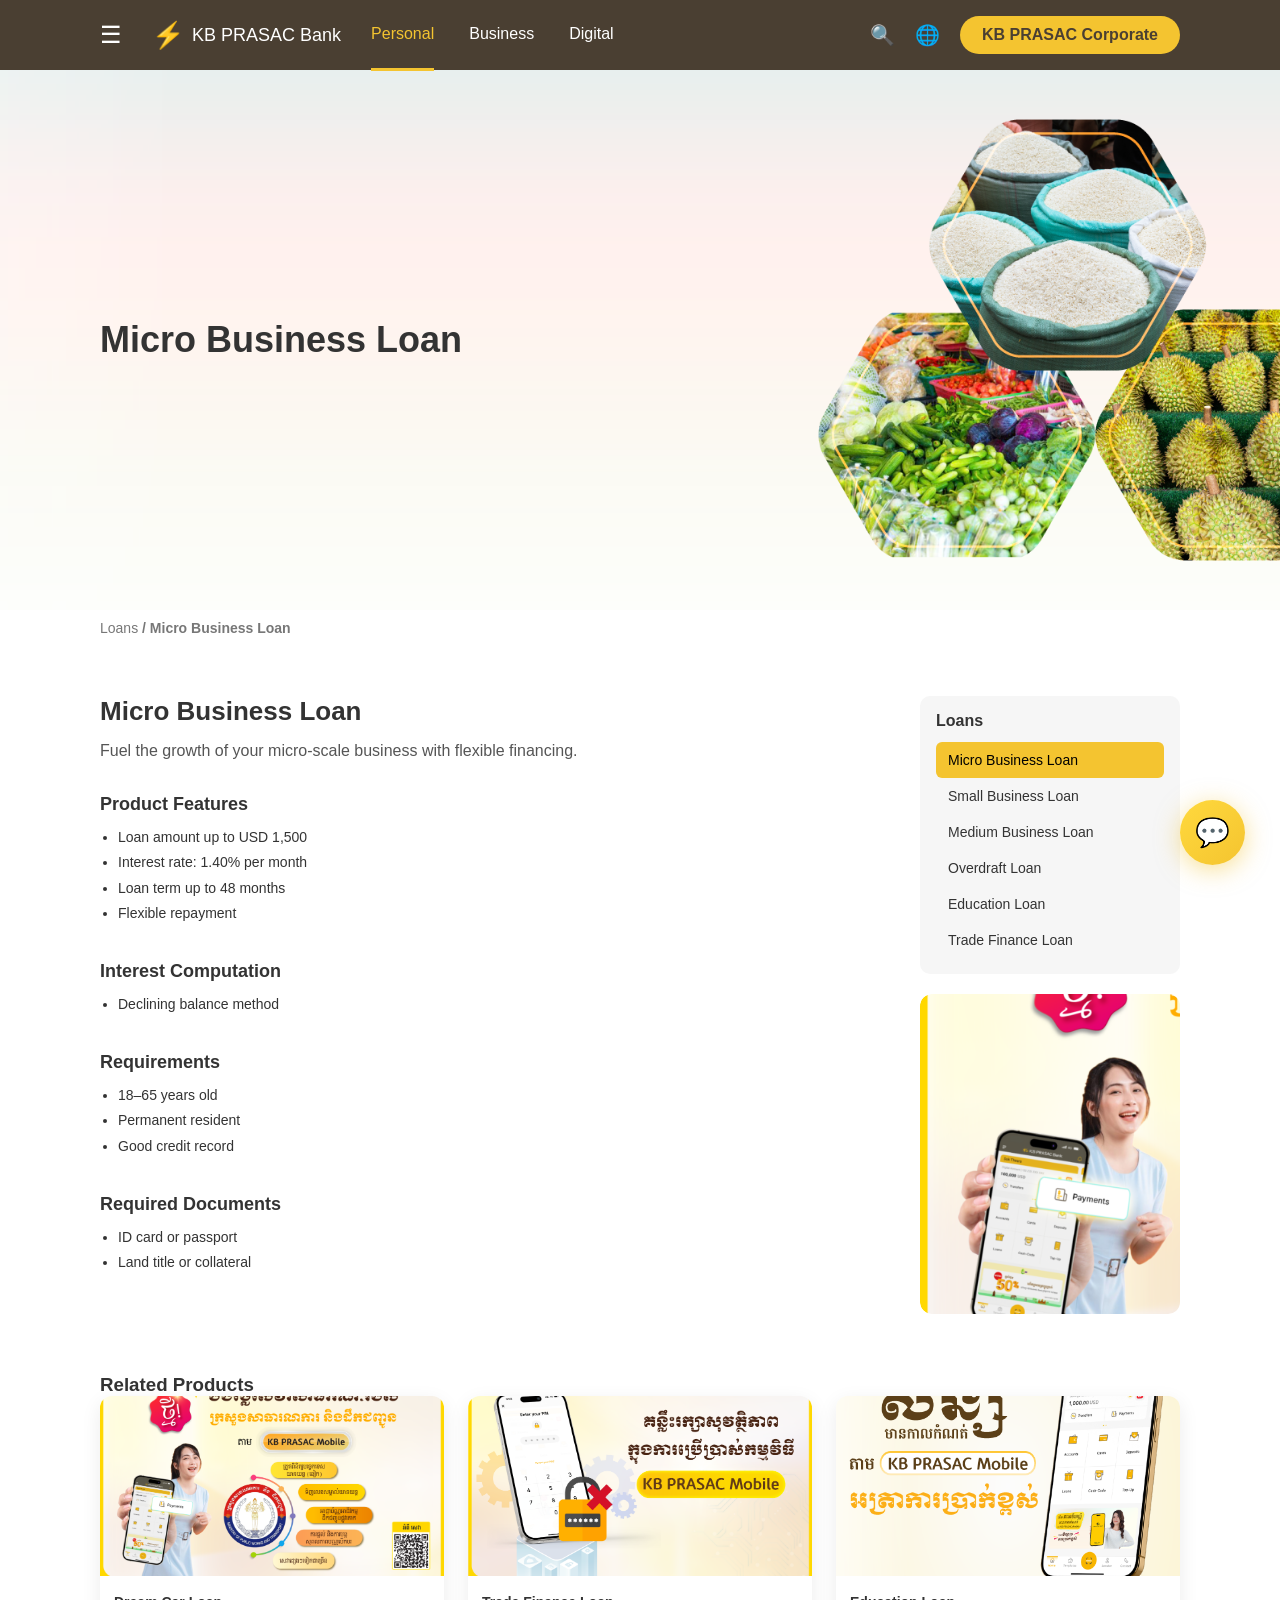
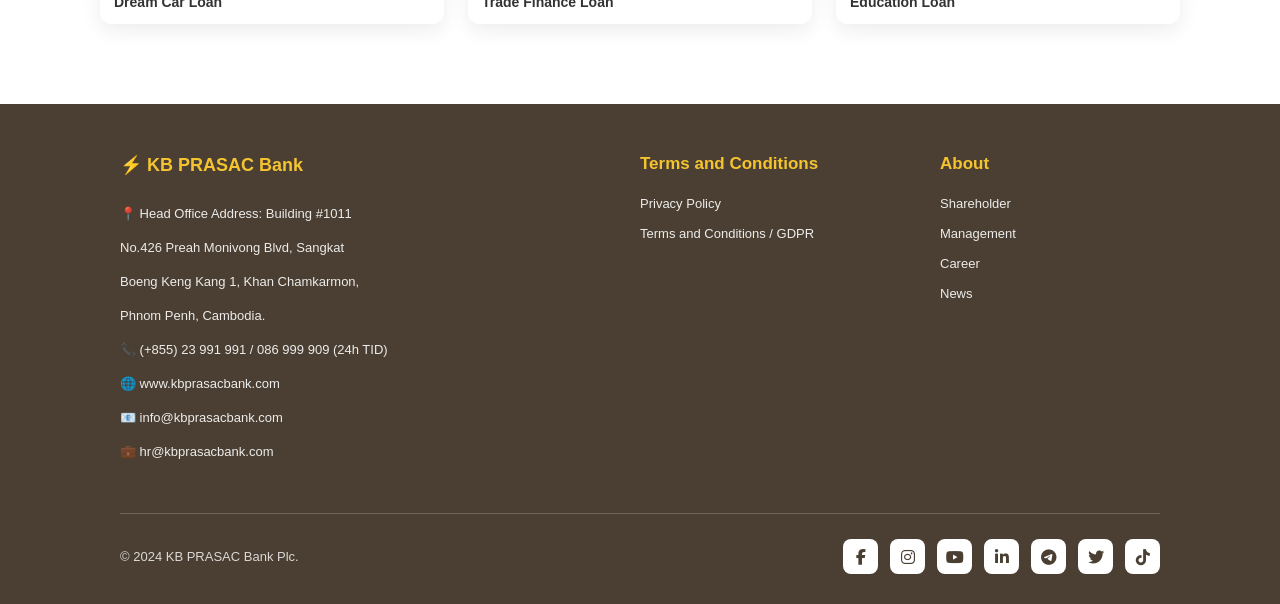
==== pages/deposits/willchangename.html @ e8ccaf41 "first" ====
<!DOCTYPE html>
<html lang="en">

<head>
    <meta charset="UTF-8">
    <meta name="viewport" content="width=device-width, initial-scale=1.0">
    <title>Micro Business Loan</title>
    <link href="https://fonts.googleapis.com/css2?family=Hanuman:wght@400;700&display=swap" rel="stylesheet">
    <link rel="stylesheet" href="https://cdnjs.cloudflare.com/ajax/libs/font-awesome/6.5.1/css/all.min.css" />
    <link rel="stylesheet" href="../../css/style.css">
    <link rel="stylesheet" href="../../css/repeat-style.css">

</head>

<body>
    <!-- OVERLAY -->
    <div id="menuOverlay" class="menu-overlay"></div>

    <!-- SIDEBAR -->
    <aside id="sidebar" class="sidebar">
        <div class="sidebar-header">
            <span class="sidebar-logo">KB PRASAC Bank</span>
            <button id="menuClose" class="close-btn">✕</button>
        </div>

        <ul class="sidebar-menu">
            <li class="menu-item">
                <span>Bank Overview</span>
                <span class="plus">+</span>
            </li>
            <li class="menu-item">
                <span>Support</span>
                <span class="plus">+</span>
            </li>
            <li class="menu-item">
                <span>Media</span>
                <span class="plus">+</span>
            </li>
            <li class="menu-item">
                <span>Career</span>
                <span class="plus">+</span>
            </li>
            <li class="menu-item">
                <span>Investor Relations</span>
                <span class="plus">+</span>
            </li>
            <li class="menu-item">
                <span>ESG Management</span>
            </li>
        </ul>

        <div class="sidebar-footer">
            <p>Follow Us:</p>
            <div class="social-icons">
                <span>📘</span>
                <span>📸</span>
                <span>🎵</span>
                <span>❌</span>
                <span>💼</span>
                <span>▶️</span>
                <span>✈️</span>
            </div>
        </div>
    </aside>

    <div id="menuOverlay" class="menu-overlay"></div>

    <header class="header">
        <div class="container header-inner">

            <!-- LEFT -->
            <div class="nav-left">
                <!-- HAMBURGER -->
                <button id="menuToggle" class="menu-toggle">☰</button>

                <a class="logo" href="/">
                    <span class="logo-icon">⚡</span>
                    KB PRASAC Bank
                </a>
                <nav class="mobile-nav">
                    <a href="#">Personal</a>a
                    <a href="#">Business</a>
                    <a href="#">Digital</a>
                    <a href="#">About Us</a>
                    <a href="#">Contact</a>
                </nav>

                <ul class="nav-menu">
                    <li class="nav-item has-mega">
                        <a href="#" class="nav-link active">Personal</a>

                        <!-- MEGA MENU -->
                        <div class="mega-menu">
                            <div class="mega-grid">

                                <div class="mega-col">
                                    <h4>Loans</h4>
                                    <a href="../loans/micro-business-loan.html">Micro Business Loan</a>
                                    <a href="#">Small Business Loan</a>
                                    <a href="#">Medium Business Loan</a>
                                    <a href="#">Overdraft Loan</a>
                                    <a href="#">Trade Finance Loan</a>
                                </div>

                                <div class="mega-col">
                                    <h4>Deposits</h4>
                                    <a href="../deposits/willchangename.html">Current Account</a>
                                    <a href="#">Premium Current Account</a>
                                    <a href="#">Savings Account</a>
                                    <a href="#">Unfixed Deposit Account</a>
                                    <a href="#">Term Deposit Account</a>
                                    <a href="#">Merchant Savings Account</a>
                                </div>

                                <div class="mega-col">
                                    <h4>Self-Banking</h4>
                                    <a href="../self-banking/willchangename.html">KB PRASAC Mobile</a>
                                    <a href="#">Digital Account</a>
                                    <a href="#">Term Deposit Account</a>
                                    <a href="#">ATM</a>
                                    <a href="#">Deposit Machine</a>
                                    <a href="#">Bill Payments</a>
                                    <a href="#">Interbank Fund Transfer</a>
                                </div>

                                <div class="mega-col">
                                    <h4>Services</h4>
                                    <a href="../digital/willchangename.html">Bill Payments</a>
                                    <a href="#">International Fund Transfer</a>
                                    <a href="#">Interbank Fund Transfer</a>
                                    <a href="#">Cash-Code</a>
                                    <a href="#">Foreign Exchange</a>
                                    <a href="#">Standing Instruction</a>
                                    <a href="#">Payroll Service</a>
                                </div>

                            </div>
                        </div>
                    </li>

                    <!-- BUSINESS -->
                    <li class="nav-item has-mega">
                        <a href="#" class="nav-link">Business</a>

                        <div class="mega-menu">
                            <div class="mega-grid">

                                <div class="mega-col">
                                    <h4>Loans</h4>
                                    <a href="../loans/micro-business-loan.html">Micro Business Loan</a>
                                    <a href="#">Small Business Loan</a>
                                    <a href="#">Medium Business Loan</a>
                                    <a href="#">Overdraft Loan</a>
                                    <a href="#">Trade Finance Loan</a>
                                </div>

                                <div class="mega-col">
                                    <h4>Deposits</h4>
                                    <a href="../deposits/willchangename.html">Current Account</a>
                                    <a href="#">Premium Current Account</a>
                                    <a href="#">Savings Account</a>
                                    <a href="#">Unfixed Deposit Account</a>
                                    <a href="#">Term Deposit Account</a>
                                    <a href="#">Merchant Savings Account</a>
                                </div>

                                <div class="mega-col">
                                    <h4>Business Services</h4>
                                    <a href="../digital/willchangename.html">Payroll Service</a>
                                    <a href="#">Cash Management</a>
                                    <a href="#">Bank Confirmation</a>
                                    <a href="#">Standing Instruction</a>
                                    <a href="#">Foreign Exchange</a>
                                </div>

                                <div class="mega-col">
                                    <h4>Trade Finance</h4>
                                    <a href="../self-banking/willchangename.html">KB PRASAC Mobile</a>
                                    <a href="#">Import Finance</a>
                                    <a href="#">Export Finance</a>
                                    <a href="#">Guarantees</a>
                                    <a href="#">LC Services</a>
                                </div>
                            </div>
                        </div>
                    </li>

                    <!-- DIGITAL -->
                    <li class="nav-item has-mega">
                        <a href="#" class="nav-link">Digital</a>

                        <div class="mega-menu">
                            <div class="mega-grid">

                                <div class="mega-col">
                                    <h4>Digital Banking</h4>
                                    <a href="../digital/willchangename.html">KB PRASAC Mobile</a>
                                    <a href="#">KB PRASAC Corporate</a>
                                    <a href="#">Digital Account</a>
                                </div>

                                <div class="mega-col">
                                    <h4>Self-Service</h4>
                                    <a href="../digital/willchangename.html">AMT</a>
                                    <a href="#">Deposit Machine</a>
                                    <a href="#">Cash-Code</a>
                                    <a href="#">CSS</a>
                                </div>

                                <div class="mega-col">
                                    <h4>Payments</h4>
                                    <a href="../digital/willchangename.html">Bill Payments</a>
                                    <a href="#">Interbank Fund Transfer</a>
                                    <a href="#">International Fund Transfer</a>
                                    <a href="#">Phone Top Up</a>
                                </div>

                                <div class="mega-col">
                                    <h4>Other Services</h4>
                                    <a href="../digital/willchangename.html">QR Payment</a>
                                    <a href="#">Tax Payment</a>
                                    <a href="#">Merchant Services</a>
                                </div>

                            </div>
                        </div>
                    </li>
                </ul>
            </div>

            <!-- RIGHT -->
            <div class="nav-right">
                <span class="icon">🔍</span>
                <span class="icon">🌐</span>
                <a href="#" class="kb-btn">KB PRASAC Corporate</a>
            </div>

        </div>
    </header>


    <section class="loan-hero">
        <div class="container loan-hero-wrap">
            <div class="loan-hero-text">
                <h1>Micro Business Loan</h1>
            </div>
        </div>
    </section>


    <div class="container">
        <p class="breadcrumb">Loans <strong>/ Micro Business Loan</strong></p>
    </div>
    <section class="loan-page container">
        <!-- LEFT -->
        <div class="loan-content">
            <h2>Micro Business Loan</h2>
            <p class="loan-desc">
                Fuel the growth of your micro-scale business with flexible financing.
            </p>

            <div class="loan-block">
                <h3>Product Features</h3>
                <ul>
                    <li>Loan amount up to USD 1,500</li>
                    <li>Interest rate: 1.40% per month</li>
                    <li>Loan term up to 48 months</li>
                    <li>Flexible repayment</li>
                </ul>
            </div>

            <div class="loan-block">
                <h3>Interest Computation</h3>
                <ul>
                    <li>Declining balance method</li>
                </ul>
            </div>

            <div class="loan-block">
                <h3>Requirements</h3>
                <ul>
                    <li>18–65 years old</li>
                    <li>Permanent resident</li>
                    <li>Good credit record</li>
                </ul>
            </div>

            <div class="loan-block">
                <h3>Required Documents</h3>
                <ul>
                    <li>ID card or passport</li>
                    <li>Land title or collateral</li>
                </ul>
            </div>
        </div>

        <!-- RIGHT -->
        <aside class="loan-sidebar">
            <div class="loan-nav">
                <h4>Loans</h4>
                <a class="active">Micro Business Loan</a>
                <a>Small Business Loan</a>
                <a>Medium Business Loan</a>
                <a>Overdraft Loan</a>
                <a>Education Loan</a>
                <a>Trade Finance Loan</a>
            </div>

            <div class="loan-promo">
                <div class="promo-slider">
                    
                    <img src="../../assets/news2.png" alt="">
                    <img src="../../assets/news1.png" alt="">
                    <img src="../../assets/news3.png" alt="">
                </div>
            </div>

        </aside>
    </section>

    <section class="related-loans container">
        <h3>Related Products</h3>

        <div class="related-grid">
            <div class="related-card">
                <img src="../../assets/news2.png">
                <p>Dream Car Loan</p>
            </div>
            <div class="related-card">
                <img src="../../assets/news3.png">
                <p>Trade Finance Loan</p>
            </div>
            <div class="related-card">
                <img src="../../assets/news1.png">
                <p>Education Loan</p>
            </div>
        </div>
    </section>

    <!-- Footer -->
    <footer class="footer">
        <div class="container">
            <div class="footer-content">
                <div class="footer-info">
                    <div class="footer-logo">⚡ KB PRASAC Bank</div>
                    <p>📍 Head Office Address: Building #1011</p>
                    <p>No.426 Preah Monivong Blvd, Sangkat</p>
                    <p>Boeng Keng Kang 1, Khan Chamkarmon,</p>
                    <p>Phnom Penh, Cambodia.</p>
                    <p>📞 (+855) 23 991 991 / 086 999 909 (24h TID)</p>
                    <p>🌐 www.kbprasacbank.com</p>
                    <p>📧 info@kbprasacbank.com</p>
                    <p>💼 hr@kbprasacbank.com</p>
                </div>
                <div class="footer-section">
                    <h4>Terms and Conditions</h4>
                    <ul>
                        <li><a href="#">Privacy Policy</a></li>
                        <li><a href="#">Terms and Conditions / GDPR</a></li>
                    </ul>
                </div>
                <div class="footer-section">
                    <h4>About</h4>
                    <ul>
                        <li><a href="#">Shareholder</a></li>
                        <li><a href="#">Management</a></li>
                        <li><a href="#">Career</a></li>
                        <li><a href="#">News</a></li>
                    </ul>
                </div>
            </div>
            <div class="footer-bottom">
                <p>© 2024 KB PRASAC Bank Plc.</p>

                <div class="social-icons">
                    <a href="#" class="social-icon"><i class="fab fa-facebook-f"></i></a>
                    <a href="#" class="social-icon"><i class="fab fa-instagram"></i></a>
                    <a href="#" class="social-icon"><i class="fab fa-youtube"></i></a>
                    <a href="#" class="social-icon"><i class="fab fa-linkedin-in"></i></a>
                    <a href="#" class="social-icon"><i class="fab fa-telegram-plane"></i></a>
                    <a href="#" class="social-icon"><i class="fab fa-twitter"></i></a>
                    <a href="#" class="social-icon"><i class="fab fa-tiktok"></i></a>
                </div>
            </div>
        </div>
    </footer>

    <!-- Chat Button -->
    <div class="chat-button"></div>
    <script src="../../js/main.js"></script>

</body>

</html>
---- css/style.css ----
:root {
    --bs-font-sans-serif: sans-serif;
    --bs-font-monospace: monospace;
}

* {
    margin: 0;
    padding: 0;
    box-sizing: border-box;
    font-family: var(--bs-font-sans-serif);

}

body {
    font-family: var(--bs-font-sans-serif);
    color: #333;
    overflow-x: hidden;
}

.container {
    width: 100%;
    max-width: 1200px;
    margin: 0 auto;
    padding-left: 60px;
    padding-right: 60px;
}

/* Tablet */
@media (max-width: 992px) {
    .container {
        padding-left: 40px;
        padding-right: 40px;
    }
}

/* Mobile */
@media (max-width: 768px) {
    .container {
        padding-left: 20px;
        padding-right: 20px;
    }
}

/* HEADER ROOT */
.header {
    position: fixed;
    top: 0;
    width: 100%;
    height: 70px;
    background: #4a3f32;
    z-index: 9999;
    position: relative;
    /* 🔥 anchor for mega menu */
}

/* CONTAINER */
.container {
    max-width: 1200px;
    margin: auto;
}

/* .menu-icon {
    display: none;
} */

.mobile-nav {
    display: none;
}

/* HEADER INNER */
.header-inner {
    display: flex;
    justify-content: space-between;
    align-items: center;
    height: 70px;
    padding: 0 60px;
}

/* LEFT */
.nav-left {
    display: flex;
    align-items: center;
    gap: 30px;
}

.menu-icon {
    color: #fff;
    font-size: 22px;
    cursor: pointer;
}

.logo {
    color: #fff;
    font-size: 18px;
    display: flex;
    align-items: center;
    gap: 8px;
    text-decoration: none;
    
}

.logo-icon {
    color: #f4c430;
    font-size: 26px;
}

/* NAV */
.nav-menu {
    display: flex;
    list-style: none;
    gap: 35px;
}

.nav-item {
    position: static;
    /* 🔥 VERY IMPORTANT */
}

.nav-link {
    color: #fff;
    text-decoration: none;
    padding: 25px 0;
    font-size: 16px;
    display: inline-block;
}

.nav-link:hover,
.nav-link.active {
    color: #f4c430;
    border-bottom: 3px solid #f4c430;
}

/* ===== MEGA MENU ===== */
.mega-menu {
    position: absolute;
    top: 100%;
    left: 0;
    width: 100%;
    background: #fff;
    display: none;
    box-shadow: 0 15px 40px rgba(0, 0, 0, .15);
}

/* SHOW ON HOVER */
.has-mega:hover .mega-menu {
    display: block;
}

/* CONTENT */
.mega-grid {
    max-width: 1200px;
    margin: 0 auto;
    padding: 36px 60px;
    display: grid;
    grid-template-columns: repeat(4, 1fr);
    gap: 60px;
}

/* COLUMNS */
.mega-col h4 {
    font-size: 18px;
    font-weight: 600;
    margin-bottom: 18px;
    padding-bottom: 10px;
    border-bottom: 1px solid #ddd;
    color: #333;
}

.mega-col a {
    display: block;
    font-size: 14px;
    color: #333;
    padding: 6px 0;
    text-decoration: none;
}

.mega-col a:hover {
    color: #f4c430;
}

/* RIGHT */
.nav-right {
    display: flex;
    align-items: center;
    gap: 20px;
}

.icon {
    color: #fff;
    font-size: 20px;
    cursor: pointer;
}

.kb-btn {
    background: #f4c430;
    color: #4a3f32;
    padding: 10px 22px;
    border-radius: 25px;
    text-decoration: none;
    font-weight: bold;
}


/* HERO FULL WIDTH */
.hero {
    width: 100%;
    height: 93vh;
    /* change to 100vh if you want fullscreen */
    position: relative;
    overflow: hidden;
}

/* HIDE RADIO */
.hero input {
    display: none;
}

/* SLICK STRUCTURE */
.slick-list,
.slick-track {
    height: 100%;
    position: relative;
}

/* SLIDE */
.hero-item {
    position: absolute;
    inset: 0;
    width: 100%;
    height: 100%;
    opacity: 0;
    z-index: 998;
    transition: opacity 500ms linear;
    background-size: cover;
    background-position: center;
}

/* ACTIVE SLIDE */
#s1:checked~.slick-list .slide-1,
#s2:checked~.slick-list .slide-2,
#s3:checked~.slick-list .slide-3,
#s4:checked~.slick-list .slide-4,
#s5:checked~.slick-list .slide-5,
#s6:checked~.slick-list .slide-6,
#s7:checked~.slick-list .slide-7,
#s8:checked~.slick-list .slide-8,
#s9:checked~.slick-list .slide-9,
#s10:checked~.slick-list .slide-10,
#s11:checked~.slick-list .slide-11,
#s12:checked~.slick-list .slide-12,
#s13:checked~.slick-list .slide-13,
#s14:checked~.slick-list .slide-14,
#s15:checked~.slick-list .slide-15 {
    opacity: 1;
    z-index: 999;
}

.slick-dots {
    position: absolute;
    bottom: 25px;
    left: 50%;
    transform: translateX(-50%);
    display: flex;
    gap: 8px;
    z-index: 1000;
    /* 🔥 FIX */
}

.slick-dots label {
    width: 10px;
    height: 10px;
    border-radius: 50%;
    background: rgba(0, 0, 0, 0.4);
    /* darker so visible */
    cursor: pointer;
}

#s1:checked~.slick-dots label:nth-child(1),
#s2:checked~.slick-dots label:nth-child(2),
#s3:checked~.slick-dots label:nth-child(3),
#s4:checked~.slick-dots label:nth-child(4),
#s5:checked~.slick-dots label:nth-child(5),
#s6:checked~.slick-dots label:nth-child(6),
#s7:checked~.slick-dots label:nth-child(7),
#s8:checked~.slick-dots label:nth-child(8),
#s9:checked~.slick-dots label:nth-child(9),
#s10:checked~.slick-dots label:nth-child(10),
#s11:checked~.slick-dots label:nth-child(11),
#s12:checked~.slick-dots label:nth-child(12),
#s13:checked~.slick-dots label:nth-child(13),
#s14:checked~.slick-dots label:nth-child(14),
#s15:checked~.slick-dots label:nth-child(15) {
    background: #f4c430;
}

/* AUTO SLIDE (5s each) */
@keyframes heroAutoplay {
    0% {
        opacity: 1;
    }

    18% {
        opacity: 1;
    }

    20% {
        opacity: 0;
    }

    100% {
        opacity: 0;
    }
}

/* autoplay timing */
.slide-1 {
    animation: heroAutoplay 75s infinite;
    animation-delay: 0s;
}

.slide-2 {
    animation: heroAutoplay 75s infinite;
    animation-delay: 5s;
}

.slide-3 {
    animation: heroAutoplay 75s infinite;
    animation-delay: 10s;
}

.slide-4 {
    animation: heroAutoplay 75s infinite;
    animation-delay: 15s;
}

.slide-5 {
    animation: heroAutoplay 75s infinite;
    animation-delay: 20s;
}

.slide-6 {
    animation: heroAutoplay 75s infinite;
    animation-delay: 25s;
}

.slide-7 {
    animation: heroAutoplay 75s infinite;
    animation-delay: 30s;
}

.slide-8 {
    animation: heroAutoplay 75s infinite;
    animation-delay: 35s;
}

.slide-9 {
    animation: heroAutoplay 75s infinite;
    animation-delay: 40s;
}

.slide-10 {
    animation: heroAutoplay 75s infinite;
    animation-delay: 45s;
}

.slide-11 {
    animation: heroAutoplay 75s infinite;
    animation-delay: 50s;
}

.slide-12 {
    animation: heroAutoplay 75s infinite;
    animation-delay: 55s;
}

.slide-13 {
    animation: heroAutoplay 75s infinite;
    animation-delay: 60s;
}

.slide-14 {
    animation: heroAutoplay 75s infinite;
    animation-delay: 65s;
}

.slide-15 {
    animation: heroAutoplay 75s infinite;
    animation-delay: 70s;
}



.slide-1 {
    background-image: url("https://www.kbprasacbank.com.kh/wp-content/uploads/2025/12/Merry-Christmas-Web-banner_-PC.webp");
}

.slide-2 {
    background-image: url("https://www.kbprasacbank.com.kh/wp-content/uploads/2025/12/Web-Slideshow_Group-Account_pc_en.jpg");
}

.slide-3 {
    background-image: url("https://www.kbprasacbank.com.kh/wp-content/uploads/2025/04/Web-Slideshow_TD-Bonus-Rate_PC_EN.webp");
}

.slide-4 {
    background-image: url("https://www.kbprasacbank.com.kh/wp-content/uploads/2025/12/Web-Slideshow_KB-PRASAC-x-AIA_PC_EN.webp");
}

.slide-5 {
    background-image: url("https://www.kbprasacbank.com.kh/wp-content/uploads/2025/08/Web-Slideshow_Virtual-Card_PC_EN.webp");
}

.slide-6 {
    background-image: url("https://www.kbprasacbank.com.kh/wp-content/uploads/2025/03/Web-Slideshow_OTT-Transfer_EN_PC.webp");
}

.slide-7 {
    background-image: url("https://www.kbprasacbank.com.kh/wp-content/uploads/2025/10/Web-Slideshow_VISA-Card_PC_EN.jpg");
}

.slide-8 {
    background-image: url("https://www.kbprasacbank.com.kh/wp-content/uploads/2025/03/Web-Slideshow_Public-Service_PC_EN.webp");
}

.slide-9 {
    background-image: url("https://www.kbprasacbank.com.kh/wp-content/uploads/2025/06/Web-Banner-Inward-Fee-and-Cable_pc-en.jpg");
}

.slide-10 {
    background-image: url("https://www.kbprasacbank.com.kh/wp-content/uploads/2025/05/Web-Slideshow_GDT-Tax-Payment_PC_EN.jpg");
}

.slide-11 {
    background-image: url("https://www.kbprasacbank.com.kh/wp-content/uploads/2025/03/Web-Slideshow_Bill-Peng-Huoth_PC_EN.webp");
}

.slide-12 {
    background-image: url("https://www.kbprasacbank.com.kh/wp-content/uploads/2025/01/KB-PRASAC-Bank-Web-Slideshow_Express-Way_pc_en.jpg");
}

.slide-13 {
    background-image: url("https://www.kbprasacbank.com.kh/wp-content/uploads/2025/03/NSSF_Web-Slideshow_en_pc.webp");
}

.slide-14 {
    background-image: url("https://www.kbprasacbank.com.kh/wp-content/uploads/2025/07/Web-Banner_Merchant_Savings-Account_PC_EN.jpg");
}

.slide-15 {
    background-image: url("https://www.kbprasacbank.com.kh/wp-content/uploads/2025/10/Web-Banner_Open-Digital-Account_PC_EN.webp");
}

/* Tablet SLIDES */
@media (max-width: 900px) {
    .hero {
        height: 50vh;
    }
}

@media (max-width: 768px) {
    .hero {
        height: 320px;
    }

    .slide-1 {
        background-image: url("https://www.kbprasacbank.com.kh/wp-content/uploads/2025/12/Merry-Christmas-Web-banner-Mobile.webp");
    }

    .slide-2 {
        background-image: url("https://www.kbprasacbank.com.kh/wp-content/uploads/2025/12/Web-Slideshow_Group-Account_mobile_en.jpg");
    }

    .slide-3 {
        background-image: url("https://www.kbprasacbank.com.kh/wp-content/uploads/2025/04/Web-Slideshow_TD-Bonus-Rate_Mobile_EN.webp");
    }

    .slide-4 {
        background-image: url("https://www.kbprasacbank.com.kh/wp-content/uploads/2025/12/Web-Slideshow_KB-PRASAC-x-AIA_Mobile_EN.webp");
    }

    .slide-5 {
        background-image: url("https://www.kbprasacbank.com.kh/wp-content/uploads/2025/08/Web-Slideshow_Virtual-Card_Mobile_EN.webp");
    }

    .slide-6 {
        background-image: url("https://www.kbprasacbank.com.kh/wp-content/uploads/2025/03/Web-Slideshow_OTT-Transfer_EN_Mobile.webp");
    }

    .slide-7 {
        background-image: url("https://www.kbprasacbank.com.kh/wp-content/uploads/2025/10/Web-Slideshow_VISA-Card_Mobile_EN.jpg");
    }

    .slide-8 {
        background-image: url("https://www.kbprasacbank.com.kh/wp-content/uploads/2025/03/Web-Slideshow_Public-Service_Mobile_EN.webp");
    }

    .slide-9 {
        background-image: url("https://www.kbprasacbank.com.kh/wp-content/uploads/2025/06/Web-Banner-Inward-Fee-and-Cable_mobile-en.jpg");
    }

    .slide-10 {
        background-image: url("https://www.kbprasacbank.com.kh/wp-content/uploads/2025/05/Web-Slideshow_GDT-Tax-Payment_Mobile_EN.jpg");
    }

    .slide-11 {
        background-image: url("https://www.kbprasacbank.com.kh/wp-content/uploads/2025/03/Web-Slideshow_Bill-Peng-Huoth_Mobile_EN.webp");
    }

    .slide-12 {
        background-image: url("https://www.kbprasacbank.com.kh/wp-content/uploads/2025/01/KB-PRASAC-Bank-Web-Slideshow_Express-Way_mobile_en.jpg");
    }

    .slide-13 {
        background-image: url("https://www.kbprasacbank.com.kh/wp-content/uploads/2025/03/NSSF_Web-Slideshow_en_mobile.webp");
    }

    .slide-14 {
        background-image: url("https://www.kbprasacbank.com.kh/wp-content/uploads/2025/07/Web-Banner_Merchant_Savings-Account_Mobile_EN.jpg");
    }

    .slide-15 {
        background-image: url("https://www.kbprasacbank.com.kh/wp-content/uploads/2025/10/Web-Banner_Open-Digital-Account_Mobile-EN.webp");
    }
}

.financial-solutions {
    padding: 80px 0px;
    background: #fafafa;
}

.financial-solutions h2 {
    text-align: center;
    font-size: 32px;
    color: #4a3f32;
    margin-bottom: 50px;
}

/* GRID */
.solutions-grid {
    max-width: 1200px;
    margin: auto;
    display: grid;
    grid-template-columns: 1fr 1fr;
    gap: 20px;
}

/* CARD BASE */
.solution-card {
    border-radius: 20px;
    padding: 40px;
    min-height: 250px;
    position: relative;
    overflow: hidden;
    transition: transform 0.3s;
}

.solution-card:hover {
    transform: translateY(-6px);
}

.card-content {
    position: relative;
    z-index: 2;
}

.solution-card h3 {
    font-size: 24px;
    margin-bottom: 12px;
}

.solution-card p {
    font-size: 14px;
    line-height: 1.6;
}

/* DIGITAL (BIG CARD) */
.solution-card.digital {
    grid-row: span 2;
    background: linear-gradient(135deg, #ffd93d, #f4c430);
}

.card-image {
    position: absolute;
    right: 24px;
    bottom: 0;
    width: 17rem;
    /* same size you wanted */
    opacity: 0.9;
    pointer-events: none;
}

.term-deposit .card-image, .savings .card-image {
    width: 14rem;
    /* adjust size as needed */
    /* bottom: 20px; */
    right: 20px;
}

.card-image img {
    display: flex;
    overflow: hidden;
    width: 100%;
}


/* TERM DEPOSIT */
.solution-card.term-deposit {
    background: linear-gradient(135deg, #6d6d6d, #4f4f4f);
    color: #fff;
}

/* SAVINGS */
.solution-card.savings {
    background: linear-gradient(135deg, #7a7a7a, #5e5e5e);
    color: #fff;
}

/* MOBILE */
@media (max-width: 768px) {
    .solutions-grid {
        grid-template-columns: 1fr;
    }

    .solution-card.digital {
        grid-row: auto;
    }
}


/* WRAPPER */
.exchange-rate-wrapper {
    margin: 80px 0;
}

/* GRID */
.exchange-rate-section {
    display: grid;
    grid-template-columns: 7fr 3fr;
    gap: 25px;
}

/* LEFT CARD */
.team-card {
    position: relative;
    border-radius: 24px;
    overflow: hidden;
    min-height: 420px;
    background: url("https://www.kbprasacbank.com.kh/wp-content/uploads/2024/05/KB-PRASAC-Bank-Corporate-TVC.jpg") center / cover no-repeat;
}

.team-overlay {
    position: absolute;
    inset: 0;
    background: linear-gradient(to top,
            rgba(0, 0, 0, .55),
            rgba(0, 0, 0, .15));
}

.team-content {
    position: absolute;
    bottom: 30px;
    left: 30px;
    right: 30px;
    color: #fff;
}

.team-content h3 {
    font-size: 28px;
    line-height: 1.4;
    margin-bottom: 20px;
}

.team-btn {
    position: absolute;
    right: 0;
    bottom: 0;
    background: #f4c430;
    color: #000;
    border: none;
    padding: 14px 26px;
    border-radius: 12px;
    font-weight: bold;
    cursor: pointer;
}

/* RIGHT CARD */
.rate-card {
    background: #ffd34d;
    border-radius: 24px;
    overflow: hidden;
    display: flex;
    flex-direction: column;
}

.rate-header {
    padding: 28px;
}

.rate-header h3 {
    font-size: 26px;
    color: #333;
}

.rate-table {
    background: #fff4cc;
    margin: 0 20px 20px;
    border-radius: 16px;
    padding: 20px;
}

.rate-row {
    display: grid;
    grid-template-columns: 1.4fr 1fr 1fr;
    padding: 14px 0;
    border-bottom: 1px solid rgba(0, 0, 0, .1);
    font-size: 14px;
}

.row-header {
    font-weight: bold;
}

.rate-row:last-of-type {
    border-bottom: none;
}

.rate-update {
    font-size: 12px;
    color: #555;
    margin-top: 14px;
}

.up {
    color: #00c853;
}

.down {
    color: #d50000;
}

/* FOOTER */
.rate-footer {
    margin-top: auto;
    background: #ffb800;
    padding: 22px;
    text-align: right;
    font-weight: bold;
    cursor: pointer;
}

/* Interbank Transfer - IMPROVED */
.interbank-section {
    background:
        url('https://www.kbprasacbank.com.kh/wp-content/uploads/2025/02/section2-4-big-scaled-1.jpg');
    background-size: cover;
    background-position: center;
    padding: 100px 60px;
    position: relative;
}


.interbank-content {
    max-width: 550px;
    background: linear-gradient(135deg, rgba(70, 70, 70, 0.95), rgba(50, 50, 50, 0.98));
    padding: 45px;
    border-radius: 20px;
    color: white;
    box-shadow: 0 10px 30px rgba(0, 0, 0, 0.3);
}

.interbank-content h2 {
    font-size: 32px;
    margin-bottom: 20px;
    font-weight: bold;
}

.interbank-content p {
    font-size: 15px;
    line-height: 1.8;
    margin-bottom: 30px;
    opacity: 0.95;
}

.interbank-content button {
    background-color: #f4c430;
    color: #4a3f32;
    border: none;
    padding: 14px 35px;
    border-radius: 8px;
    font-weight: bold;
    cursor: pointer;
    font-size: 15px;
    transition: all 0.3s;
}

.interbank-content button:hover {
    background-color: #ffd93d;
    transform: translateX(5px);
}

/* Self Register Section - IMPROVED */
.self-register {
    padding: 80px 60px;
    background-color: #f5f5f5;
}

.self-register h2 {
    text-align: center;
    font-size: 32px;
    color: #4a3f32;
    margin-bottom: 60px;
    font-weight: bold;
}

.register-content {
    display: grid;
    grid-template-columns: 1fr 1fr;
    gap: 80px;
    max-width: 1200px;
    margin: 0 auto;
    align-items: center;
}

.phone-mockup {
    background-color: #DFDFDF;
    background-image: url('https://www.kbprasacbank.com.kh/wp-content/themes/kbprasacbank/images/card-pattern-bg.png');
    border-radius: 40px;
    padding: 20px 150px;
    box-shadow: 0 20px 60px rgba(0, 0, 0, 0.3);
    /* max-width: 320px; */
    margin: 0 auto;
    /* border: 8px solid #1a1a1a; */
}

@media (max-width: 768px) {
    .phone-mockup {
        padding: 0;
    }
}

.register-steps h3 {
    font-size: 28px;
    color: #4a3f32;
    margin-bottom: 15px;
    font-weight: bold;
}

.register-steps>p {
    font-size: 15px;
    color: #666;
    margin-bottom: 35px;
}

.step {
    display: flex;
    align-items: flex-start;
    gap: 18px;
    margin-bottom: 25px;
}

.step-icon {
    width: 35px;
    height: 35px;
    background: linear-gradient(135deg, #ffd93d, #f4c430);
    border-radius: 50%;
    flex-shrink: 0;
    display: flex;
    align-items: center;
    justify-content: center;
    font-weight: bold;
    color: #4a3f32;
    box-shadow: 0 3px 10px rgba(244, 196, 48, 0.4);
}

.step p {
    font-size: 15px;
    color: #555;
    line-height: 1.6;
}

.register-steps button {
    background-color: #f4c430;
    color: #4a3f32;
    border: none;
    padding: 14px 45px;
    border-radius: 30px;
    font-weight: bold;
    cursor: pointer;
    margin-top: 25px;
    font-size: 15px;
    transition: all 0.3s;
}

.register-steps button:hover {
    background-color: #ffd93d;
    transform: translateY(-2px);
    box-shadow: 0 5px 15px rgba(244, 196, 48, 0.4);
}

/* News Section - IMPROVED */
.news-section {
    padding: 80px 0px;
    background-color: white;
}

.news-section h2 {
    font-size: 32px;
    color: #4a3f32;
    margin-bottom: 50px;
    font-weight: bold;
}

.news-grid {
    display: grid;
    grid-template-columns: repeat(3, 1fr);
    gap: 30px;
}

.news-card {
    background-color: white;
    border-radius: 15px;
    overflow: hidden;
    box-shadow: 0 5px 20px rgba(0, 0, 0, 0.08);
    transition: all 0.3s;
}

.news-card:hover {
    transform: translateY(-8px);
    box-shadow: 0 10px 30px rgba(0, 0, 0, 0.15);
}

.news-image {
    position: relative;
}

.news-image img {
    width: 100%;
    height: 200px;
    display: block;
    object-fit: cover;
}

.news-content {
    padding: 25px;
}

.news-content p {
    font-size: 14px;
    color: #555;
    line-height: 1.7;
    margin-bottom: 18px;
    display: -webkit-box;
    -webkit-line-clamp: 3;
    -webkit-box-orient: vertical;
    overflow: hidden;
}

.news-content a {
    color: #4a3f32;
    text-decoration: none;
    font-weight: bold;
    font-size: 14px;
    transition: color 0.3s;
}

.news-content a:hover {
    color: #f4c430;
}

.news-meta {
    display: flex;
    gap: 20px;
    font-size: 12px;
    color: #999;
    margin-top: 18px;
    padding-top: 15px;
    border-top: 1px solid #f0f0f0;
}

/* SECTION */
.mobile-app-section {
    margin: 80px 0;
}

.mobile-app-card {
    position: relative;
    /* 🔑 */
    background: radial-gradient(circle at top right, #ffffff, #f1f3f4);
    border-radius: 20px;
    padding: 60px;
    display: grid;
    grid-template-columns: 1.2fr 0.8fr;
    gap: 40px;
    min-height: 420px;
    /* give room to push phone down */
}

/* LEFT */
.app-info h2 {
    font-size: 36px;
    margin-bottom: 16px;
    color: #222;
}

.app-info p {
    font-size: 16px;
    color: #555;
    margin-bottom: 32px;
    max-width: 480px;
}

/* DOWNLOADS */
.app-downloads {
    display: flex;
    align-items: center;
    gap: 24px;
}

.store-buttons {
    display: flex;
    flex-direction: column;
    gap: 12px;
}

.store-buttons img {
    height: 44px;
    cursor: pointer;
}

.qr-code {
    width: 110px;
    height: 110px;
    background: #fff;
    border-radius: 12px;
    display: flex;
    align-items: center;
    justify-content: center;
}

.qr-code img {
    width: 90px;
}

.app-phone {
    position: absolute;
    /* 🔑 */
    right: 60px;
    bottom: -2px;
    /* 🔥 THIS */
    text-align: right;
    width: 750px;
}

.app-phone img {
    width: 100%;
}


/* MOBILE */
@media (max-width: 768px) {
    .mobile-app-card {
        grid-template-columns: 1fr;
        padding: 40px 24px;
        text-align: center;
    }

    .app-phone {
        text-align: center;
        margin-top: 30px;
        width: 500px;
    }

    .app-phone img {
        max-width: 260px;
    }

    .app-downloads {
        justify-content: center;
        flex-wrap: wrap;
    }
}


/* SECTION */
.contact-section {
    background: #f6f7f7;
}

/* GRID WRAP */
.contact-wrap {
    margin: auto;
    display: grid;
    grid-template-columns: 1.2fr 0.8fr;
    align-items: center;
    gap: 60px;
}

/* LEFT CONTENT */
.contact-content h2 {
    font-size: 32px;
    color: #4a3f32;
    margin-bottom: 12px;
    font-weight: bold;
}

.contact-subtitle {
    font-size: 15px;
    color: #666;
    margin-bottom: 40px;
}

/* ICON GRID */
.contact-icons {
    display: grid;
    grid-template-columns: repeat(4, 1fr);
    gap: 24px;
}

/* CARD */
.contact-card {
    background: #fff;
    border-radius: 14px;
    padding: 28px 18px;
    text-align: center;
    box-shadow: 0 6px 18px rgba(0, 0, 0, 0.06);
    transition: transform .3s;
}

.contact-card:hover {
    transform: translateY(-6px);
}

/* ICON */
.icon-circle {
    width: 72px;
    height: 72px;
    background: #f4c430;
    border-radius: 50%;
    margin: 0 auto 14px;
    display: flex;
    align-items: center;
    justify-content: center;
    font-size: 28px;
}

.contact-card p {
    font-weight: 600;
    font-size: 14px;
    color: #333;
}

/* RIGHT IMAGE */
.contact-image {
    text-align: right;
}

.contact-image img {
    max-width: 100%;
    height: auto;
}

/* RESPONSIVE */
@media (max-width: 992px) {
    .contact-wrap {
        grid-template-columns: 1fr;
        text-align: center;
    }

    .contact-icons {
        grid-template-columns: repeat(2, 1fr);
    }

    .contact-image {
        margin-top: 40px;
        text-align: center;
    }
}

/* Footer - IMPROVED */
.footer {
    background-color: #4a3f32;
    color: white;
    padding: 50px 60px 30px;
}

.footer-content {
    display: grid;
    grid-template-columns: 2fr 1fr 1fr;
    gap: 80px;
    max-width: 1200px;
    margin: 0 auto 40px;
}

.footer-logo {
    font-size: 18px;
    margin-bottom: 25px;
    font-weight: bold;
    color: #f4c430;
}

.footer-info p {
    font-size: 13px;
    line-height: 2;
    margin-bottom: 8px;
    opacity: 0.9;
}

.footer-section h4 {
    font-size: 17px;
    margin-bottom: 20px;
    color: #f4c430;
}

.footer-section ul {
    list-style: none;
}

.footer-section li {
    margin-bottom: 12px;
}

.footer-section a {
    color: white;
    text-decoration: none;
    font-size: 13px;
    opacity: 0.9;
    transition: all 0.3s;
}

.footer-section a:hover {
    color: #f4c430;
    padding-left: 5px;
}

.footer-bottom {
    border-top: 1px solid rgba(255, 255, 255, 0.2);
    padding-top: 25px;
    display: flex;
    justify-content: space-between;
    align-items: center;
    max-width: 1200px;
    margin: 0 auto;
}

.footer-bottom p {
    font-size: 13px;
    opacity: 0.8;
}

.social-icons {
    display: flex;
    gap: 12px;
}

.social-icon {
    width: 35px;
    height: 35px;
    background: #fff;
    border-radius: 8px;
    display: flex;
    align-items: center;
    justify-content: center;
    color: #4a3f32;
    font-size: 16px;
    transition: all .3s;
}

.social-icon:hover {
    background: #f4c430;
    transform: translateY(-3px);
    color: #4a3f32;
}

.social-icons a {
    text-decoration: none;
}

/* Chat Button - IMPROVED */
.chat-button {
    position: fixed;
    bottom: 35px;
    right: 35px;
    width: 65px;
    height: 65px;
    background: linear-gradient(135deg, #ffd93d, #f4c430);
    border-radius: 50%;
    box-shadow: 0 5px 25px rgba(244, 196, 48, 0.5);
    cursor: pointer;
    display: flex;
    align-items: center;
    justify-content: center;
    font-size: 28px;
    z-index: 1000;
    transition: all 0.3s;
}

.chat-button:hover {
    transform: scale(1.1);
    box-shadow: 0 8px 35px rgba(244, 196, 48, 0.7);
}

.chat-button::after {
    content: '💬';
}

/* OVERLAY */
.menu-overlay {
    position: fixed;
    inset: 0;
    background: rgba(0, 0, 0, .45);
    opacity: 0;
    visibility: hidden;
    transition: .3s;
    z-index: 998;
}

.menu-overlay.show {
    opacity: 1;
    visibility: visible;
}

/* SIDEBAR */
.sidebar {
    position: fixed;
    top: 0;
    left: 0;
    width: 320px;
    height: 100vh;
    background: #fff;
    transform: translateX(-100%);
    transition: transform .3s ease;
    z-index: 9999999999;
    display: flex;
    flex-direction: column;
}

.sidebar.open {
    transform: translateX(0);
}

/* HEADER */
.sidebar-header {
    background: #5a5146;
    color: #fff;
    padding: 18px 20px;
    display: flex;
    justify-content: space-between;
    align-items: center;
}

.sidebar-logo {
    font-size: 16px;
    font-weight: 600;
}

.close-btn {
    width: 34px;
    height: 34px;
    border-radius: 50%;
    border: none;
    background: #ddd;
    cursor: pointer;
}

/* MENU */
.sidebar-menu {
    list-style: none;
    padding: 10px 0;
    flex: 1;
}

.menu-item {
    display: flex;
    align-items: center;
    justify-content: space-between;
    padding: 18px 20px;
    border-bottom: 1px solid #eee;
    font-size: 16px;
    cursor: pointer;
}

.menu-item::before {
    content: "■";
    color: #f4c430;
    font-size: 8px;
    margin-right: 10px;
}

.menu-item span:first-child {
    flex: 1;
}

.plus {
    font-size: 22px;
    font-weight: 300;
}

/* FOOTER */
.sidebar-footer {
    border-top: 1px solid #eee;
    padding: 20px;
}

.sidebar-footer p {
    font-size: 14px;
    margin-bottom: 10px;
}

.social-icons {
    display: flex;
    gap: 12px;
    font-size: 20px;
}

/* HAMBURGER */
.menu-toggle {
    background: none;
    border: none;
    font-size: 24px;
    color: white;
    cursor: pointer;
}

/* =========================================================
   TABLET RESPONSIVE (≤ 992px)
========================================================= */
@media (max-width: 992px) {

    /* CONTAINER */
    .container {
        padding-left: 40px;
        padding-right: 40px;
    }

    /* HEADER */
    .nav-menu {
        gap: 24px;
    }

    /* SHOW HAMBURGER */
    .menu-icon {
        display: block;
        font-size: 24px;
        color: #fff;
        cursor: pointer;
    }

    .mobile-nav a {
        color: #fff;
        font-size: 16px;
        text-decoration: none;
        padding: 12px 0;
        border-bottom: 1px solid rgba(255, 255, 255, .15);
    }

    /* TOGGLE */
    #nav-toggle:checked~.mobile-nav {
        transform: translateY(0);
    }

    /* HIDE DESKTOP MENU */
    .nav-menu {
        display: none;
    }

    /* MEGA MENU */
    .mega-menu {
        display: none !important;

    }

    /* MOBILE NAV PANEL */
    .mobile-nav {
        position: fixed;
        top: 70px;
        left: 0;
        width: 100%;
        background: #4a3f32;
        display: flex;
        flex-direction: column;
        padding: 20px;
        gap: 18px;
        transform: translateY(-120%);
        transition: transform .3s ease;
        z-index: 9998;
    }

    /* HERO */
    .hero {
        height: 50vh;
    }

    /* FINANCIAL SOLUTIONS */
    .solutions-grid {
        grid-template-columns: 1fr;
    }

    /* EXCHANGE RATE */
    .exchange-rate-section {
        grid-template-columns: 1fr;
    }

    /* SELF REGISTER */
    .register-content {
        grid-template-columns: 1fr;
        gap: 40px;
    }

    /* MOBILE APP */
    .mobile-app-card {
        grid-template-columns: 1fr;
    }

    .app-phone {
        position: static;
        width: 100%;
        margin-top: 30px;
        text-align: center;
    }

    /* CONTACT */
    .contact-wrap {
        grid-template-columns: 1fr;
        text-align: center;
    }

    .contact-icons {
        grid-template-columns: repeat(2, 1fr);
    }

    /* FOOTER */
    .footer-content {
        grid-template-columns: 1fr;
        gap: 40px;
        text-align: center;
    }
}


/* =========================================================
   MOBILE RESPONSIVE (≤ 768px)
========================================================= */
@media (max-width: 768px) {

    /* CONTAINER */
    .container {
        padding-left: 20px;
        padding-right: 20px;
    }

    .nav-right .icon {
        display: none;
    }

    /* HEADER */
    .nav-menu {
        display: none;
    }

    /* kb-btn */
    .kb-btn {
        font-size: 10px;
        padding: 8px 10px;
    }

    .logo {
        font-size: 13px;
    }

    .header-inner {
        padding: 0 20px;
    }

    /* HERO */
    .hero {
        height: 320px;
    }

    /* FINANCIAL SOLUTIONS */
    .solution-card {
        padding: 30px 24px;
    }

    .card-image {
        width: 12rem;
    }

    /* MOBILE APP */
    .mobile-app-card {
        padding: 40px 24px;
        text-align: center;
    }

    .app-downloads {
        justify-content: center;
        flex-wrap: wrap;
    }

    .app-phone {
        width: 100%;
    }

    .app-phone img {
        max-width: 260px;
    }

    /* NEWS */
    .news-grid {
        grid-template-columns: 1fr;
    }

    /* CONTACT */
    .contact-icons {
        grid-template-columns: 1fr;
    }

    /* FOOTER */
    .footer {
        padding: 40px 20px;
    }

    .footer-bottom {
        flex-direction: column;
        gap: 12px;
    }
}
---- css/repeat-style.css ----
/* ===== HERO ===== */
.loan-hero {
    background: url('../assets/micr-pc.png') center / cover no-repeat;
    padding: 80px 0;
    min-height: 60vh;
    display: flex;
    align-items: center;
}

.loan-hero-wrap {
    display: grid;
    grid-template-columns: 1.2fr .8fr;
    align-items: center;
    gap: 40px;
}

.loan-hero-text h1 {
    font-size: 36px;
    font-weight: 600;
}

.breadcrumb {
    font-size: 14px;
    margin-top: 10px;
    color: #777;
}

/* ===== HEX IMAGES ===== */
.hex-grid {
    display: flex;
    gap: 16px;
    justify-content: flex-end;
}

.hex-grid img {
    width: 140px;
    height: 140px;
    object-fit: cover;
    clip-path: polygon(25% 0%, 75% 0%,
            100% 50%, 75% 100%,
            25% 100%, 0% 50%);
}

/* ===== PAGE GRID ===== */
.loan-page {
    display: grid;
    grid-template-columns: 3fr 1fr;
    gap: 40px;
    margin: 60px auto;
}

/* LEFT CONTENT */
.loan-content h2 {
    font-size: 26px;
    margin-bottom: 10px;
}

.loan-desc {
    color: #555;
    margin-bottom: 30px;
    line-height: 1.7;
}

.loan-block {
    margin-bottom: 35px;
}

.loan-block h3 {
    font-size: 18px;
    margin-bottom: 10px;
}

.loan-block ul {
    padding-left: 18px;
}

.loan-block li {
    font-size: 14px;
    line-height: 1.8;
}

/* ===== SIDEBAR ===== */
.loan-sidebar {
    position: sticky;
    top: 90px;
}

.loan-nav {
    background: #f6f6f6;
    border-radius: 10px;
    padding: 16px;
}

.loan-nav h4 {
    margin-bottom: 12px;
    font-size: 16px;
}

.loan-nav a {
    display: block;
    padding: 10px 12px;
    font-size: 14px;
    color: #333;
    text-decoration: none;
    border-radius: 6px;
}

.loan-nav a:hover,
.loan-nav a.active {
    background: #f4c430;
    color: #000;
}

/* ===== PROMO SLIDER ===== */
.loan-promo {
    position: relative;
    overflow: hidden;
    border-radius: 12px;
    margin-top: 20px;

}

/* SLIDER */
.promo-slider {
    display: flex;
    width: 300%;
    animation: promoSlide 9s infinite ease-in-out;
    height: 20rem;
}

/* IMAGE CONTROL */
.promo-slider img {
    width: 100%;
    height: 100%;
    /* 🔥 fill container */
    flex: 0 0 100%;
    object-fit: cover;
    /* 🔥 crop */
    object-position: left center;
    /* 🔥 SHOW THIS SIDE */
    border-radius: 12px;
}


/* PAUSE ON HOVER (nice UX) */
.loan-promo:hover .promo-slider {
    animation-play-state: paused;
}

/* ===== ANIMATION ===== */
@keyframes promoSlide {
    0%, 30% {
        transform: translateX(0);
    }

    35%, 60% {
        transform: translateX(-100%);
    }

    65%, 100% {
        transform: translateX(-200%);
    }
}

/* ===== ACCESSIBILITY ===== */
@media (prefers-reduced-motion: reduce) {
    .promo-slider {
        animation: none;
    }
}

/* ===== MOBILE TWEAK ===== */
@media (max-width: 768px) {
    .promo-slider img {
        border-radius: 10px;
    }
}


/* ===== RELATED ===== */
.related-loans {
    margin-bottom: 80px;
}

.related-grid {
    display: grid;
    grid-template-columns: repeat(3, 1fr);
    gap: 24px;
}

.related-card {
    background: #fff;
    border-radius: 12px;
    overflow: hidden;
    box-shadow: 0 6px 20px rgba(0, 0, 0, .08);
    transition: transform .3s;
}

.related-card:hover {
    transform: translateY(-6px);
}

.related-card img {
    width: 100%;
    height: 180px;
    object-fit: cover;
}

.related-card p {
    padding: 14px;
    font-size: 14px;
    font-weight: 600;
}

/* ================================================= */
/* ================= TABLET ======================== */
/* ================================================= */
@media (max-width: 992px) {
    .loan-hero {
        background: url('../assets/micro-mobile.png') center / cover no-repeat;
        padding: 60px 0;
        min-height: 50vh;
    }

    .loan-hero-wrap {
        grid-template-columns: 1fr;
        gap: 30px;
        text-align: center;
    }

    .hex-grid {
        justify-content: center;
    }

    .hex-grid img {
        width: 120px;
        height: 120px;
    }

    .loan-page {
        grid-template-columns: 1fr;
        gap: 50px;
    }

    .loan-sidebar {
        position: static;
    }

    .related-grid {
        grid-template-columns: repeat(2, 1fr);
    }
}

/* ================================================= */
/* ================= MOBILE ========================= */
/* ================================================= */
@media (max-width: 576px) {
    .loan-hero {
        padding: 40px 0;
        min-height: auto;
    }

    .loan-hero-text h1 {
        font-size: 24px;
    }

    .breadcrumb {
        font-size: 13px;
    }

    .hex-grid img {
        width: 96px;
        height: 96px;
    }

    .loan-content h2 {
        font-size: 22px;
    }

    .loan-block h3 {
        font-size: 16px;
    }

    .loan-block li {
        font-size: 13px;
    }

    .related-grid {
        grid-template-columns: 1fr;
    }
}
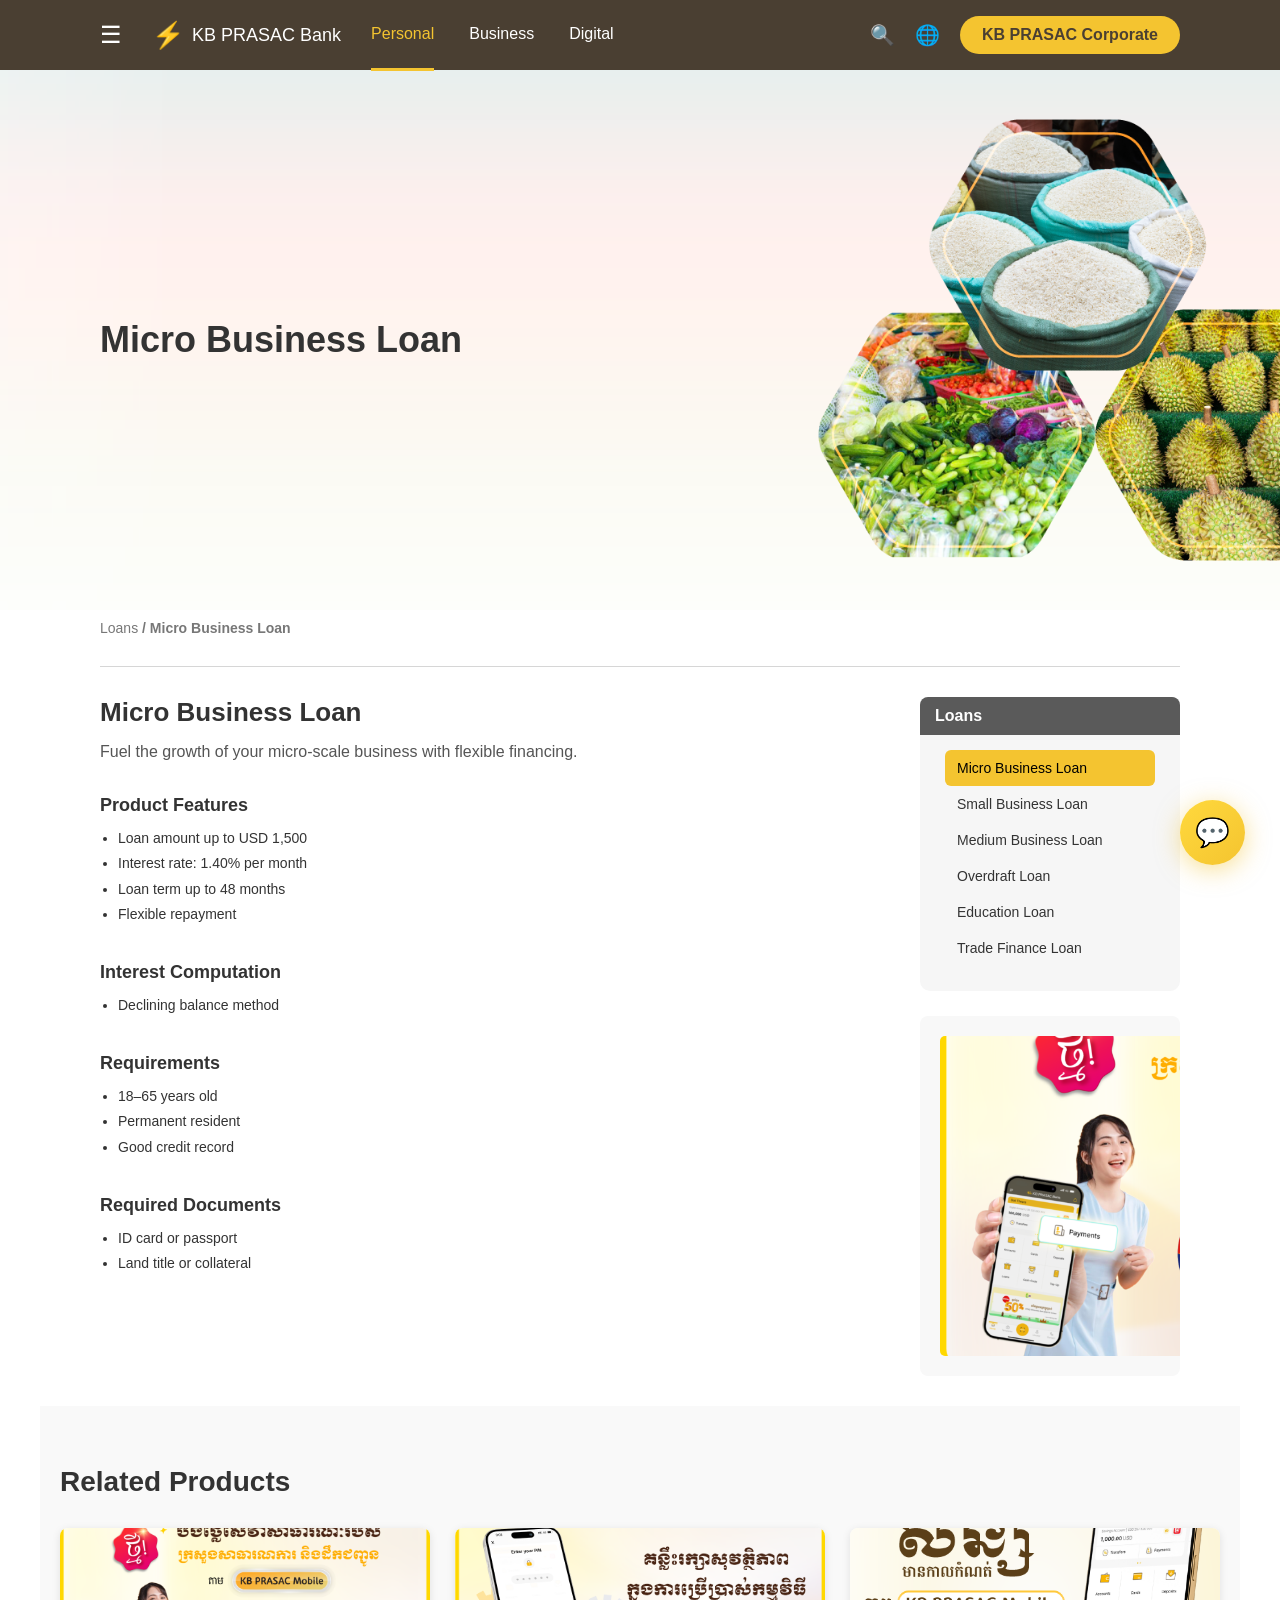
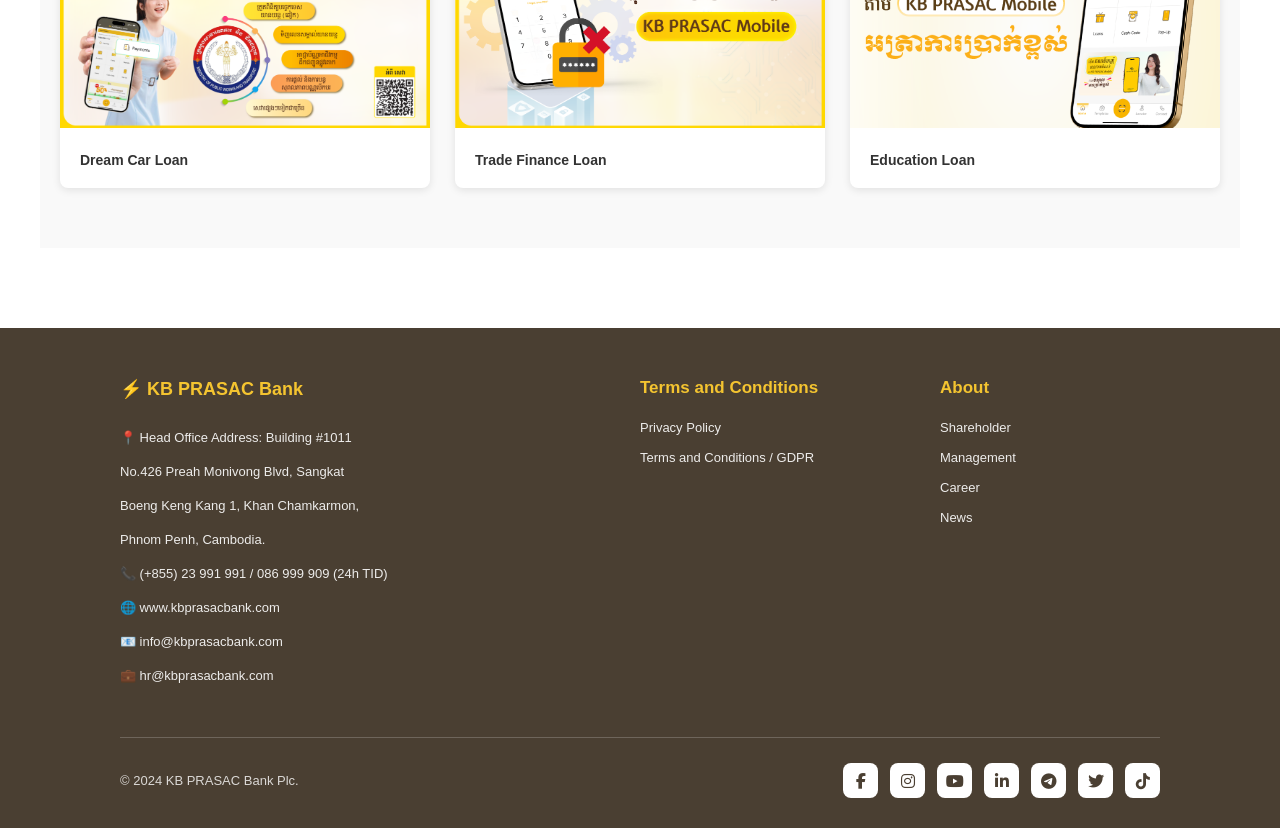
==== commit bc71e555: "digital page" ====
--- a/pages/deposits/willchangename.html
+++ b/pages/deposits/willchangename.html
@@ -194,7 +194,7 @@
 
                                 <div class="mega-col">
                                     <h4>Digital Banking</h4>
-                                    <a href="../digital/willchangename.html">KB PRASAC Mobile</a>
+                                    <a href="../digital/digital-mobile.html">KB PRASAC Mobile</a>
                                     <a href="#">KB PRASAC Corporate</a>
                                     <a href="#">Digital Account</a>
                                 </div>
@@ -209,7 +209,7 @@
 
                                 <div class="mega-col">
                                     <h4>Payments</h4>
-                                    <a href="../digital/willchangename.html">Bill Payments</a>
+                                    <a href="../digital/payments.html">Bill Payments</a>
                                     <a href="#">Interbank Fund Transfer</a>
                                     <a href="#">International Fund Transfer</a>
                                     <a href="#">Phone Top Up</a>
--- a/css/repeat-style.css
+++ b/css/repeat-style.css
@@ -1,6 +1,55 @@
 /* ===== HERO ===== */
 .loan-hero {
     background: url('../assets/micr-pc.png') center / cover no-repeat;
+    padding: 80px 0;
+    min-height: 60vh;
+    display: flex;
+    align-items: center;
+}
+.mobile-hero {
+    background: url('../assets/digital_pc.png') center / cover no-repeat;
+    padding: 80px 0;
+    min-height: 60vh;
+    display: flex;
+    align-items: center;
+}
+.atm-hero {
+    background: url('../assets/atm.png') center / cover no-repeat;
+    padding: 80px 0;
+    min-height: 60vh;
+    display: flex;
+    align-items: center;
+}
+.coporate-hero {
+    background: url('../assets/corporate.webp') center / cover no-repeat;
+    padding: 80px 0;
+    min-height: 60vh;
+    display: flex;
+    align-items: center;
+}
+.cash-code {
+    background: url('../assets/cash-code.png') center / cover no-repeat;
+    padding: 80px 0;
+    min-height: 60vh;
+    display: flex;
+    align-items: center;
+}
+.payment {
+    background: url('../assets/payment.png') center / cover no-repeat;
+    padding: 80px 0;
+    min-height: 60vh;
+    display: flex;
+    align-items: center;
+}
+.phone-hero {
+    background: url('../assets/phone-top-up.png') center / cover no-repeat;
+    padding: 80px 0;
+    min-height: 60vh;
+    display: flex;
+    align-items: center;
+}
+.account-hero {
+    background: url('../assets/digital-account.png') center / cover no-repeat;
     padding: 80px 0;
     min-height: 60vh;
     display: flex;
@@ -23,6 +72,8 @@
     font-size: 14px;
     margin-top: 10px;
     color: #777;
+    padding-bottom: 30px;
+    border-bottom: 1px solid rgb(214, 214, 214);
 }
 
 /* ===== HEX IMAGES ===== */
@@ -46,7 +97,7 @@
     display: grid;
     grid-template-columns: 3fr 1fr;
     gap: 40px;
-    margin: 60px auto;
+    margin: 30px auto;
 }
 
 /* LEFT CONTENT */
@@ -88,21 +139,29 @@
 .loan-nav {
     background: #f6f6f6;
     border-radius: 10px;
-    padding: 16px;
+    padding: 25px;
+    margin-bottom: 25px;
 }
 
 .loan-nav h4 {
     margin-bottom: 12px;
     font-size: 16px;
+    color: white;
+    background: #5a5a5a;
+    padding: 10px 15px;
+    margin: -25px -25px 15px -25px;
+    border-radius: 8px 8px 0 0;
 }
 
 .loan-nav a {
+    cursor: pointer;
     display: block;
     padding: 10px 12px;
     font-size: 14px;
     color: #333;
     text-decoration: none;
     border-radius: 6px;
+    
 }
 
 .loan-nav a:hover,
@@ -213,7 +272,150 @@
 }
 
 /* ================================================= */
+/* ================= TABS ======================== */
+.tabs {
+    display: flex;
+    gap: 0;
+    margin-bottom: 20px;
+    border-bottom: 2px solid #ddd;
+}
+.tab {
+    padding: 12px 24px;
+    background: #f0f0f0;
+    border: none;
+    cursor: pointer;
+    font-size: 16px;
+    font-weight: 600;
+    color: #666;
+    transition: all 0.3s;
+}
+
+.tab.active {
+    background: #5a5a5a;
+    color: white;
+    border-bottom: 3px solid #f4d03f;
+}
+/* Operator Table */
+.operator-table {
+    width: 100%;
+    border-collapse: collapse;
+    background: white;
+    box-shadow: 0 2px 8px rgba(0, 0, 0, 0.1);
+    border-radius: 8px;
+    overflow: hidden;
+}
+
+.operator-table thead {
+    background: #5a5a5a;
+    color: white;
+}
+
+.operator-table th {
+    padding: 15px;
+    text-align: left;
+    font-weight: 600;
+}
+
+.operator-table td {
+    padding: 20px 15px;
+    border-bottom: 1px solid #f0f0f0;
+}
+
+.operator-table tbody tr:last-child td {
+    border-bottom: none;
+}
+
+.operator-table tbody tr:nth-child(even) {
+    background: #fafafa;
+}
+.operator-logo {
+    width: 80px;
+    height: auto;
+}
+
+.prefix-list {
+    line-height: 1.8;
+    color: #555;
+}
+
+/* Sidebar */
+.loan-sidebar {
+    position: sticky;
+    top: 100px;
+    height: fit-content;
+}
+
+.loan-promo {
+    background: #f8f8f8;
+    padding: 20px;
+    border-radius: 8px;
+    overflow: hidden;
+}
+
+.promo-slider img {
+    width: 100%;
+    border-radius: 5px;
+    margin-bottom: 10px;
+}
+
+/* Related Products */
+.related-loans {
+    padding: 60px 20px;
+    background: #f9f9f9;
+}
+
+.related-loans h3 {
+    font-size: 28px;
+    margin-bottom: 30px;
+    color: #333;
+}
+
+.related-grid {
+    display: grid;
+    grid-template-columns: repeat(3, 1fr);
+    gap: 25px;
+}
+
+.related-card {
+    background: white;
+    border-radius: 8px;
+    overflow: hidden;
+    box-shadow: 0 2px 8px rgba(0, 0, 0, 0.1);
+    transition: transform 0.3s;
+}
+
+.related-card:hover {
+    transform: translateY(-5px);
+}
+
+.related-card img {
+    width: 100%;
+    height: 200px;
+    object-fit: cover;
+}
+
+.related-card p {
+    padding: 20px;
+    font-weight: 600;
+    color: #333;
+}
 /* ================= TABLET ======================== */
+table{
+    width: 100%; 
+    border-collapse: collapse; 
+    margin-top: 15px;
+}
+thead tr th{
+    border: 1px solid #ddd; 
+    padding: 12px; 
+    text-align: left;
+    background: #534F42;
+    color: #FFFFFF;;
+}
+tbody tr td{
+    border: 1px solid #ddd; 
+    padding: 12px;
+}
 /* ================================================= */
 @media (max-width: 992px) {
     .loan-hero {
@@ -259,6 +461,10 @@
         padding: 40px 0;
         min-height: auto;
     }
+    .mobile-hero {
+        padding: 40px 0;
+        min-height: auto;
+    }
 
     .loan-hero-text h1 {
         font-size: 24px;
